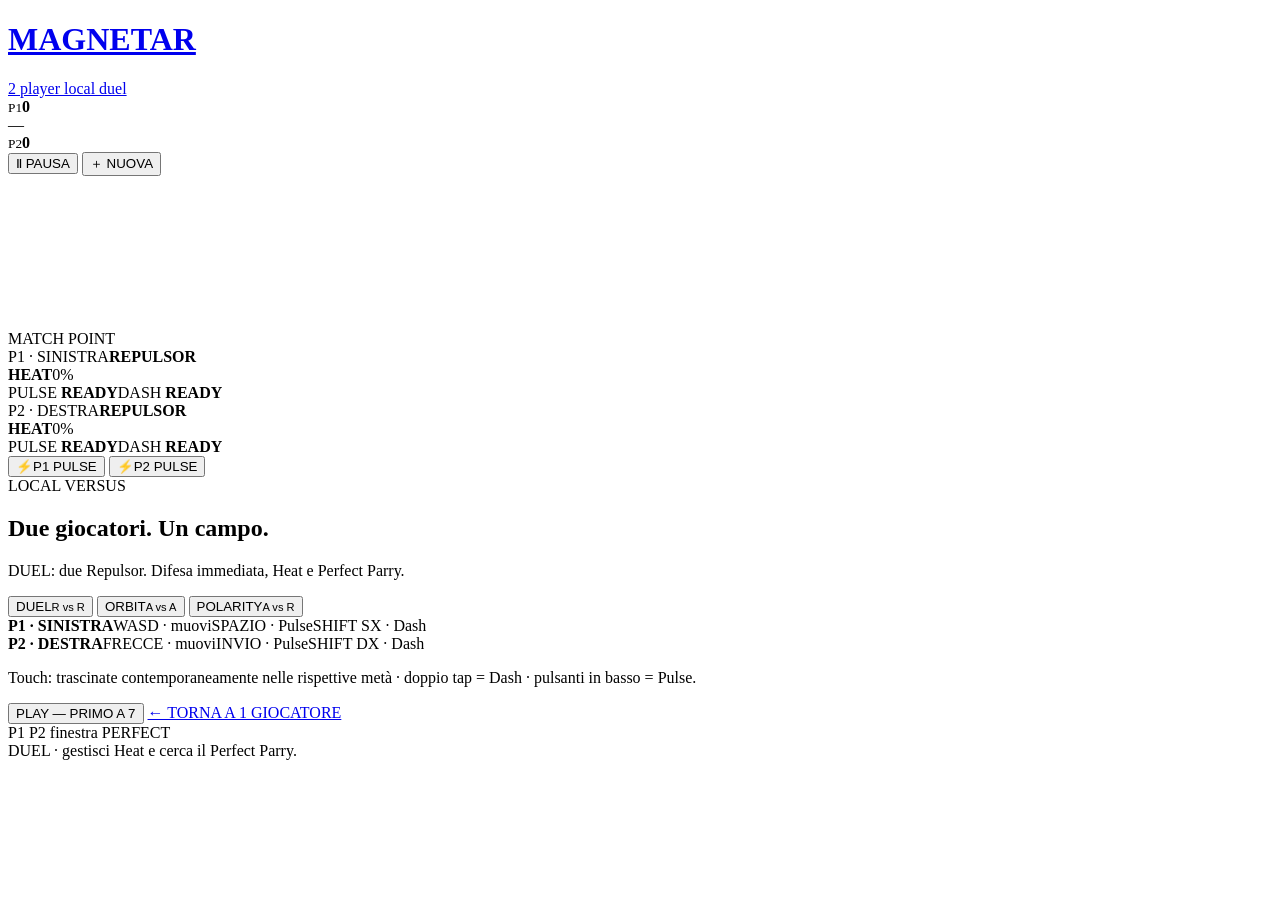
==== two-player.html @ 7be7af19 "Add local two-player game page" ====
<!doctype html>
<html lang="it">
<head>
  <meta charset="utf-8" />
  <meta name="viewport" content="width=device-width,initial-scale=1,viewport-fit=cover" />
  <meta name="theme-color" content="#030711" />
  <meta name="description" content="Magnetar — duello magnetico locale per due giocatori" />
  <title>Magnetar — 2 Giocatori</title>
  <link rel="stylesheet" href="two-player.css" />
</head>
<body>
  <main id="app">
    <header class="topbar">
      <a class="brand" href="index.html" aria-label="Torna a Magnetar single player">
        <h1>MAGNETAR</h1><span>2 player local duel</span>
      </a>
      <div class="scoreboard" aria-label="Punteggio">
        <div class="scoreSide left"><small>P1</small><strong id="leftScore">0</strong></div>
        <span>—</span>
        <div class="scoreSide right"><small>P2</small><strong id="rightScore">0</strong></div>
      </div>
      <div class="hudActions">
        <button id="pauseBtn" type="button">Ⅱ PAUSA</button>
        <button id="resetBtn" type="button">＋ NUOVA</button>
      </div>
    </header>

    <section id="arenaWrap">
      <div id="frame" class="frame">
        <canvas id="game" aria-label="Magnetar due giocatori"></canvas>

        <div id="feedback" class="feedback" aria-live="polite"><strong id="feedbackTitle"></strong><span id="feedbackSub"></span></div>
        <div id="matchPoint" class="matchPoint">MATCH POINT</div>
        <div id="rally" class="rally"></div>

        <aside class="playerHud leftHud">
          <div class="playerName"><span>P1 · SINISTRA</span><strong id="leftRole">REPULSOR</strong></div>
          <div class="meter"><div><b id="leftMeterLabel">HEAT</b><span id="leftMeterText">0%</span></div><i><em id="leftMeterFill"></em></i></div>
          <div class="abilityRow"><span>PULSE <b id="leftPulseState">READY</b></span><span>DASH <b id="leftDashState">READY</b></span></div>
        </aside>

        <aside class="playerHud rightHud">
          <div class="playerName"><span>P2 · DESTRA</span><strong id="rightRole">REPULSOR</strong></div>
          <div class="meter"><div><b id="rightMeterLabel">HEAT</b><span id="rightMeterText">0%</span></div><i><em id="rightMeterFill"></em></i></div>
          <div class="abilityRow"><span>PULSE <b id="rightPulseState">READY</b></span><span>DASH <b id="rightDashState">READY</b></span></div>
        </aside>

        <div class="touchControls" aria-hidden="false">
          <button id="leftPulseBtn" class="touchPulse leftPulse" type="button"><span>⚡</span>P1 PULSE</button>
          <button id="rightPulseBtn" class="touchPulse rightPulse" type="button"><span>⚡</span>P2 PULSE</button>
        </div>

        <div id="menu" class="overlay">
          <div class="card">
            <div class="eyebrow">LOCAL VERSUS</div>
            <h2>Due giocatori. Un campo.</h2>
            <p id="modeHelp" class="intro">DUEL: due Repulsor. Difesa immediata, Heat e Perfect Parry.</p>

            <div class="modePicker" role="group" aria-label="Modalità">
              <button class="active" data-mode="duel" type="button">DUEL<small>R vs R</small></button>
              <button data-mode="orbit" type="button">ORBIT<small>A vs A</small></button>
              <button data-mode="polarity" type="button">POLARITY<small>A vs R</small></button>
            </div>

            <div class="controlsGrid">
              <section><b>P1 · SINISTRA</b><span>WASD · muovi</span><span>SPAZIO · Pulse</span><span>SHIFT SX · Dash</span></section>
              <section><b>P2 · DESTRA</b><span>FRECCE · muovi</span><span>INVIO · Pulse</span><span>SHIFT DX · Dash</span></section>
            </div>
            <p class="touchTip">Touch: trascinate contemporaneamente nelle rispettive metà · doppio tap = Dash · pulsanti in basso = Pulse.</p>

            <button id="startBtn" class="start" type="button">PLAY — PRIMO A 7</button>
            <a class="back" href="index.html">← TORNA A 1 GIOCATORE</a>
          </div>
        </div>
      </div>
    </section>

    <footer>
      <div><span class="dot red"></span>P1 <span class="dot cyan"></span>P2 <span class="goldLine"></span>finestra PERFECT</div>
      <div id="statusLine">DUEL · gestisci Heat e cerca il Perfect Parry.</div>
    </footer>
  </main>
  <script src="two-player.js"></script>
</body>
</html>
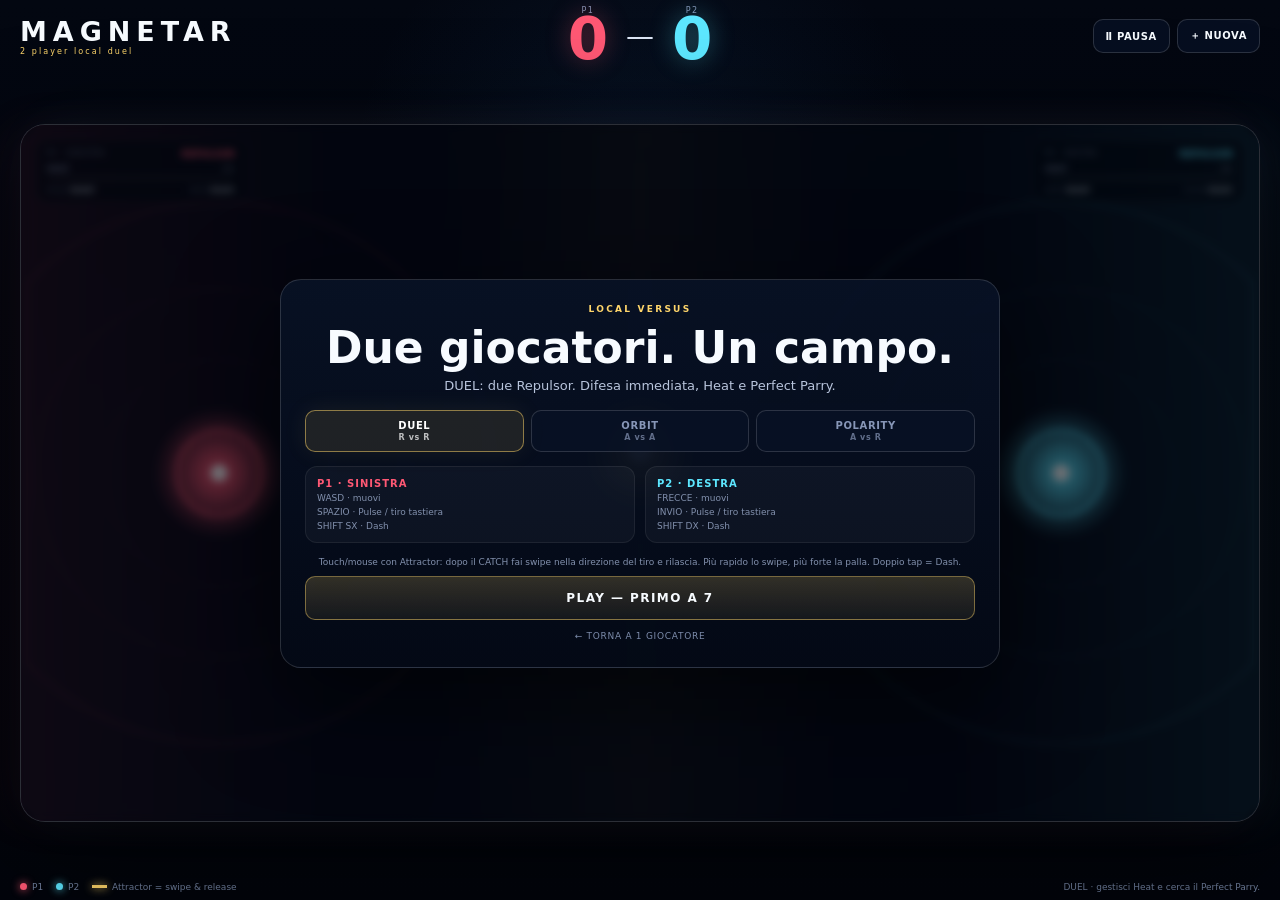
==== commit d4ea18ca: "Explain swipe controls in two-player mode" ====
--- a/two-player.html
+++ b/two-player.html
@@ -63,10 +63,10 @@
             </div>
 
             <div class="controlsGrid">
-              <section><b>P1 · SINISTRA</b><span>WASD · muovi</span><span>SPAZIO · Pulse</span><span>SHIFT SX · Dash</span></section>
-              <section><b>P2 · DESTRA</b><span>FRECCE · muovi</span><span>INVIO · Pulse</span><span>SHIFT DX · Dash</span></section>
+              <section><b>P1 · SINISTRA</b><span>WASD · muovi</span><span>SPAZIO · Pulse / tiro tastiera</span><span>SHIFT SX · Dash</span></section>
+              <section><b>P2 · DESTRA</b><span>FRECCE · muovi</span><span>INVIO · Pulse / tiro tastiera</span><span>SHIFT DX · Dash</span></section>
             </div>
-            <p class="touchTip">Touch: trascinate contemporaneamente nelle rispettive metà · doppio tap = Dash · pulsanti in basso = Pulse.</p>
+            <p class="touchTip">Touch/mouse con Attractor: dopo il CATCH fai swipe nella direzione del tiro e rilascia. Più rapido lo swipe, più forte la palla. Doppio tap = Dash.</p>
 
             <button id="startBtn" class="start" type="button">PLAY — PRIMO A 7</button>
             <a class="back" href="index.html">← TORNA A 1 GIOCATORE</a>
@@ -76,7 +76,7 @@
     </section>
 
     <footer>
-      <div><span class="dot red"></span>P1 <span class="dot cyan"></span>P2 <span class="goldLine"></span>finestra PERFECT</div>
+      <div><span class="dot red"></span>P1 <span class="dot cyan"></span>P2 <span class="goldLine"></span>Attractor = swipe & release</div>
       <div id="statusLine">DUEL · gestisci Heat e cerca il Perfect Parry.</div>
     </footer>
   </main>
--- a/two-player.css
+++ b/two-player.css
@@ -0,0 +1,11 @@
+:root{color-scheme:dark;font-family:Inter,ui-sans-serif,system-ui,-apple-system,BlinkMacSystemFont,"Segoe UI",sans-serif;--bg:#030711;--text:#f7fbff;--muted:#8493b4;--cyan:#5de7ff;--red:#ff5874;--gold:#ffd66b}
+*{box-sizing:border-box}html,body{margin:0;min-height:100%;background:var(--bg);color:var(--text)}body{min-height:100dvh;overflow:hidden;touch-action:none;background:radial-gradient(circle at 50% 20%,rgba(34,96,165,.13),transparent 30%),linear-gradient(#030711,#02040b)}button,a{font:inherit}button{cursor:pointer}#app{min-height:100dvh;display:grid;grid-template-rows:auto 1fr auto;gap:9px;padding:max(8px,env(safe-area-inset-top)) max(8px,env(safe-area-inset-right)) max(8px,env(safe-area-inset-bottom)) max(8px,env(safe-area-inset-left))}
+.topbar,footer{width:min(1240px,100%);margin:auto;display:grid;align-items:center;gap:12px}.topbar{grid-template-columns:1fr auto 1fr;min-height:54px}.brand{text-decoration:none;color:inherit}.brand h1{margin:0;font-size:clamp(17px,2.2vw,27px);letter-spacing:.22em}.brand span{display:block;color:var(--gold);font-size:8px;letter-spacing:.26em}.scoreboard{display:flex;align-items:center;gap:18px}.scoreboard>span{color:#dce5f5;font-size:28px}.scoreSide{display:grid;justify-items:center;line-height:.85}.scoreSide small{font-size:8px;letter-spacing:.18em;color:var(--muted)}.scoreSide strong{font-size:clamp(34px,5vw,58px)}.scoreSide.left strong{color:var(--red);text-shadow:0 0 25px rgba(255,88,116,.35)}.scoreSide.right strong{color:var(--cyan);text-shadow:0 0 25px rgba(93,231,255,.35)}.hudActions{justify-self:end;display:flex;gap:7px}.hudActions button,.modePicker button,.start,.touchPulse{border:1px solid rgba(255,255,255,.15);background:rgba(8,18,37,.76);color:var(--text);border-radius:10px;padding:9px 12px;font-weight:850;font-size:10px;letter-spacing:.06em}.hudActions button:hover,.modePicker button:hover{background:rgba(255,255,255,.09)}
+#arenaWrap{min-height:0;display:grid;place-items:center}.frame{position:relative;width:min(1240px,100%);aspect-ratio:16/9;max-height:80dvh;border:1px solid rgba(255,255,255,.16);border-radius:25px;overflow:hidden;background:#030711;box-shadow:0 25px 110px rgba(0,0,0,.65),-16px 0 45px rgba(255,88,116,.06),16px 0 45px rgba(93,231,255,.07)}.frame::after{content:"";position:absolute;inset:0;pointer-events:none;z-index:2;background:linear-gradient(90deg,rgba(255,88,116,.10),transparent 25%,transparent 75%,rgba(93,231,255,.10))}canvas{width:100%;height:100%;display:block}
+.overlay{position:absolute;inset:0;z-index:30;display:grid;place-items:center;padding:22px;background:rgba(1,4,11,.55);backdrop-filter:blur(4px)}.card{width:min(720px,96%);padding:24px;border:1px solid rgba(255,255,255,.15);border-radius:21px;background:linear-gradient(180deg,rgba(8,18,38,.92),rgba(4,10,23,.88));box-shadow:0 30px 100px rgba(0,0,0,.55);text-align:center}.eyebrow{font-size:9px;font-weight:900;letter-spacing:.25em;color:var(--gold)}.card h2{margin:8px 0 5px;font-size:clamp(27px,4.7vw,44px)}.intro{color:#b8c4dc;font-size:13px;margin:0 auto 17px}.modePicker{display:grid;grid-template-columns:repeat(3,1fr);gap:7px}.modePicker button{display:grid;gap:2px;color:#8796b7}.modePicker button small{font-size:8px;opacity:.7}.modePicker button.active{color:#fff;border-color:rgba(255,214,107,.5);background:rgba(255,214,107,.10);box-shadow:0 0 25px rgba(255,214,107,.08)}.controlsGrid{display:grid;grid-template-columns:1fr 1fr;gap:10px;margin:14px 0}.controlsGrid section{display:grid;gap:4px;padding:11px;border-radius:12px;text-align:left;background:rgba(255,255,255,.035);border:1px solid rgba(255,255,255,.07)}.controlsGrid section:first-child b{color:var(--red)}.controlsGrid section:last-child b{color:var(--cyan)}.controlsGrid b{font-size:10px;letter-spacing:.1em}.controlsGrid span,.touchTip{color:#8290ad;font-size:9px}.start{width:100%;padding:14px;border-color:rgba(255,214,107,.42);background:linear-gradient(180deg,rgba(255,214,107,.18),rgba(255,214,107,.07));font-size:12px;letter-spacing:.12em}.back{display:inline-block;margin-top:11px;color:#7d8cab;font-size:9px;text-decoration:none;letter-spacing:.08em}
+.playerHud{position:absolute;top:15px;z-index:8;width:210px;padding:8px 10px;border-radius:12px;background:rgba(2,7,16,.58);border:1px solid rgba(255,255,255,.08);backdrop-filter:blur(8px);pointer-events:none}.leftHud{left:15px}.rightHud{right:15px;text-align:right}.playerName{display:flex;justify-content:space-between;gap:8px}.playerName span{font-size:7px;color:#7d8aa6;letter-spacing:.12em}.playerName strong{font-size:9px}.leftHud .playerName strong{color:var(--red)}.rightHud .playerName strong{color:var(--cyan)}.meter{margin-top:6px}.meter>div{display:flex;justify-content:space-between;font-size:7px;letter-spacing:.08em;color:#8c99b4}.meter i{display:block;height:4px;margin-top:3px;border-radius:10px;background:rgba(255,255,255,.07);overflow:hidden}.meter em{display:block;width:0;height:100%;background:var(--gold);transition:width .06s linear}.abilityRow{display:flex;justify-content:space-between;margin-top:6px;color:#6f7d99;font-size:6px;letter-spacing:.08em}.abilityRow b{color:#e8f5ff}.rightHud .abilityRow{flex-direction:row-reverse}
+.feedback{position:absolute;left:50%;top:43%;z-index:14;transform:translate(-50%,-50%) scale(.92);opacity:0;text-align:center;pointer-events:none;transition:.14s}.feedback.show{opacity:1;transform:translate(-50%,-50%) scale(1)}.feedback strong{display:block;color:var(--gold);font-size:clamp(23px,5vw,50px);font-style:italic;text-shadow:0 0 25px rgba(255,214,107,.25)}.feedback span{display:inline-block;margin-top:3px;padding:4px 9px;border-radius:999px;background:rgba(2,8,18,.75);color:#d9e5f6;font-size:9px;letter-spacing:.12em}.matchPoint{position:absolute;left:50%;top:13%;z-index:7;transform:translateX(-50%);opacity:0;color:var(--gold);font-weight:950;letter-spacing:.15em}.matchPoint.show{opacity:1;animation:flash .8s ease-in-out infinite alternate}.rally{position:absolute;left:50%;top:22%;z-index:7;transform:translateX(-50%);color:#cbd6e8;font-size:10px;font-weight:900;letter-spacing:.12em;opacity:0}.rally.show{opacity:1}
+.touchControls{position:absolute;inset:auto 12px 10px;z-index:10;display:flex;justify-content:space-between;pointer-events:none}.touchPulse{pointer-events:auto;width:92px;height:46px;padding:6px;border-radius:999px;opacity:.82}.touchPulse span{display:block;font-size:15px}.leftPulse{border-color:rgba(255,88,116,.42);color:#ffe9ed}.rightPulse{border-color:rgba(93,231,255,.42);color:#e7fbff}
+footer{grid-template-columns:1fr auto;color:#71809e;font-size:9px}.dot{display:inline-block;width:7px;height:7px;border-radius:50%;margin:0 5px 0 10px}.dot:first-child{margin-left:0}.red{background:var(--red);box-shadow:0 0 8px var(--red)}.cyan{background:var(--cyan);box-shadow:0 0 8px var(--cyan)}.goldLine{display:inline-block;width:15px;height:3px;margin:0 5px 2px 10px;background:var(--gold);box-shadow:0 0 8px var(--gold)}
+@keyframes flash{to{filter:brightness(1.6);transform:translateX(-50%) scale(1.04)}}
+@media (pointer:fine){.touchControls{display:none}}@media (max-width:760px){#app{padding:6px;gap:5px}.topbar{grid-template-columns:1fr auto auto}.brand span{display:none}.brand h1{font-size:14px}.scoreboard{gap:8px}.scoreSide strong{font-size:28px}.scoreboard>span{font-size:17px}.hudActions button{padding:6px 7px;font-size:7px}.frame{border-radius:15px;max-height:83dvh}.overlay{padding:8px}.card{padding:13px}.card h2{font-size:24px}.intro{font-size:10px}.controlsGrid{gap:6px;margin:8px 0}.controlsGrid section{padding:7px}.touchTip{margin:5px 0}.start{padding:10px}.playerHud{width:145px;top:7px;padding:5px 7px}.leftHud{left:7px}.rightHud{right:7px}.playerName span{display:none}.abilityRow{display:none}.feedback strong{font-size:24px}footer{display:none}}
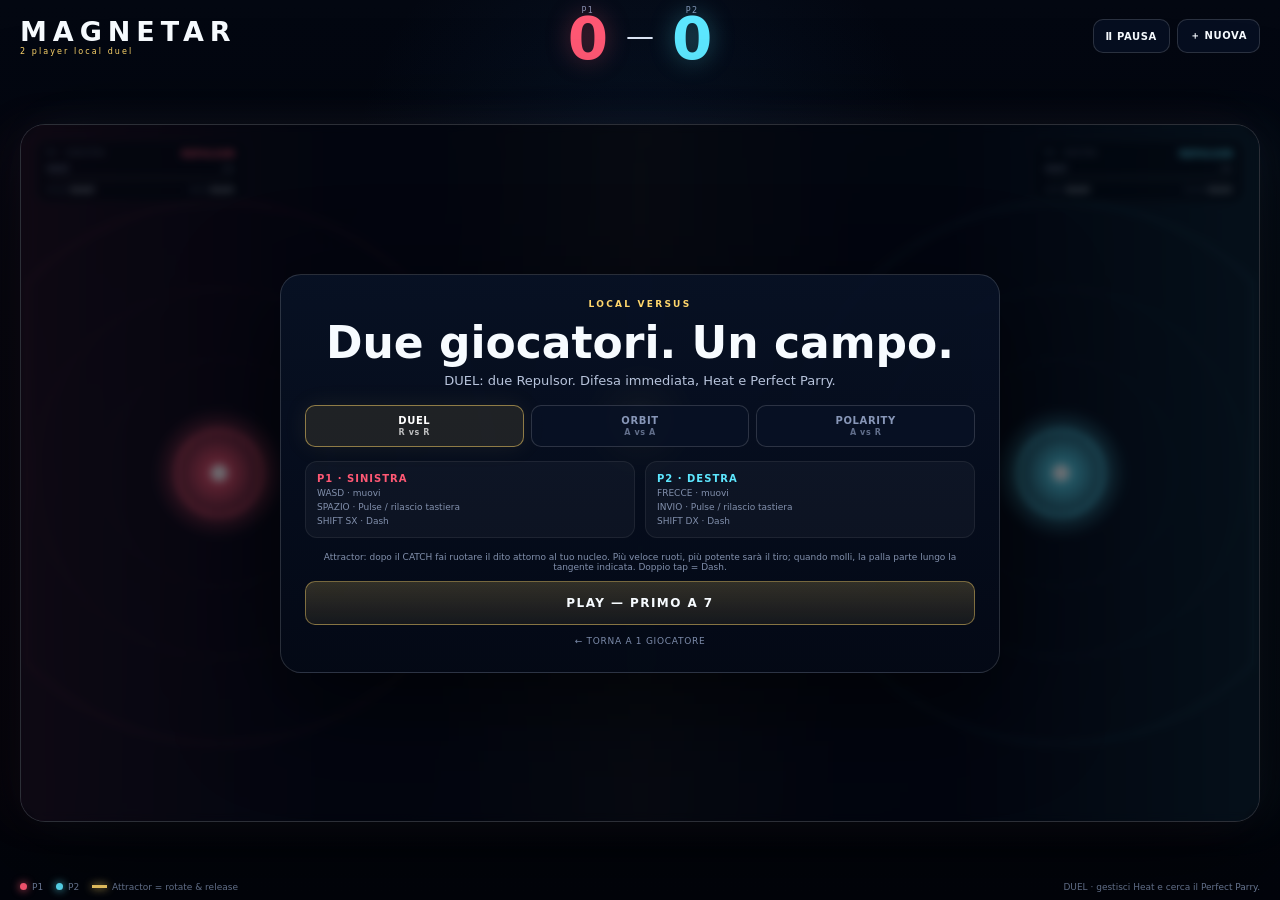
==== commit 95d9b73e: "Explain orbital sling controls in 2P menu" ====
--- a/two-player.html
+++ b/two-player.html
@@ -63,10 +63,10 @@
             </div>
 
             <div class="controlsGrid">
-              <section><b>P1 · SINISTRA</b><span>WASD · muovi</span><span>SPAZIO · Pulse / tiro tastiera</span><span>SHIFT SX · Dash</span></section>
-              <section><b>P2 · DESTRA</b><span>FRECCE · muovi</span><span>INVIO · Pulse / tiro tastiera</span><span>SHIFT DX · Dash</span></section>
+              <section><b>P1 · SINISTRA</b><span>WASD · muovi</span><span>SPAZIO · Pulse / rilascio tastiera</span><span>SHIFT SX · Dash</span></section>
+              <section><b>P2 · DESTRA</b><span>FRECCE · muovi</span><span>INVIO · Pulse / rilascio tastiera</span><span>SHIFT DX · Dash</span></section>
             </div>
-            <p class="touchTip">Touch/mouse con Attractor: dopo il CATCH fai swipe nella direzione del tiro e rilascia. Più rapido lo swipe, più forte la palla. Doppio tap = Dash.</p>
+            <p class="touchTip">Attractor: dopo il CATCH fai ruotare il dito attorno al tuo nucleo. Più veloce ruoti, più potente sarà il tiro; quando molli, la palla parte lungo la tangente indicata. Doppio tap = Dash.</p>
 
             <button id="startBtn" class="start" type="button">PLAY — PRIMO A 7</button>
             <a class="back" href="index.html">← TORNA A 1 GIOCATORE</a>
@@ -76,7 +76,7 @@
     </section>
 
     <footer>
-      <div><span class="dot red"></span>P1 <span class="dot cyan"></span>P2 <span class="goldLine"></span>Attractor = swipe & release</div>
+      <div><span class="dot red"></span>P1 <span class="dot cyan"></span>P2 <span class="goldLine"></span>Attractor = rotate & release</div>
       <div id="statusLine">DUEL · gestisci Heat e cerca il Perfect Parry.</div>
     </footer>
   </main>
